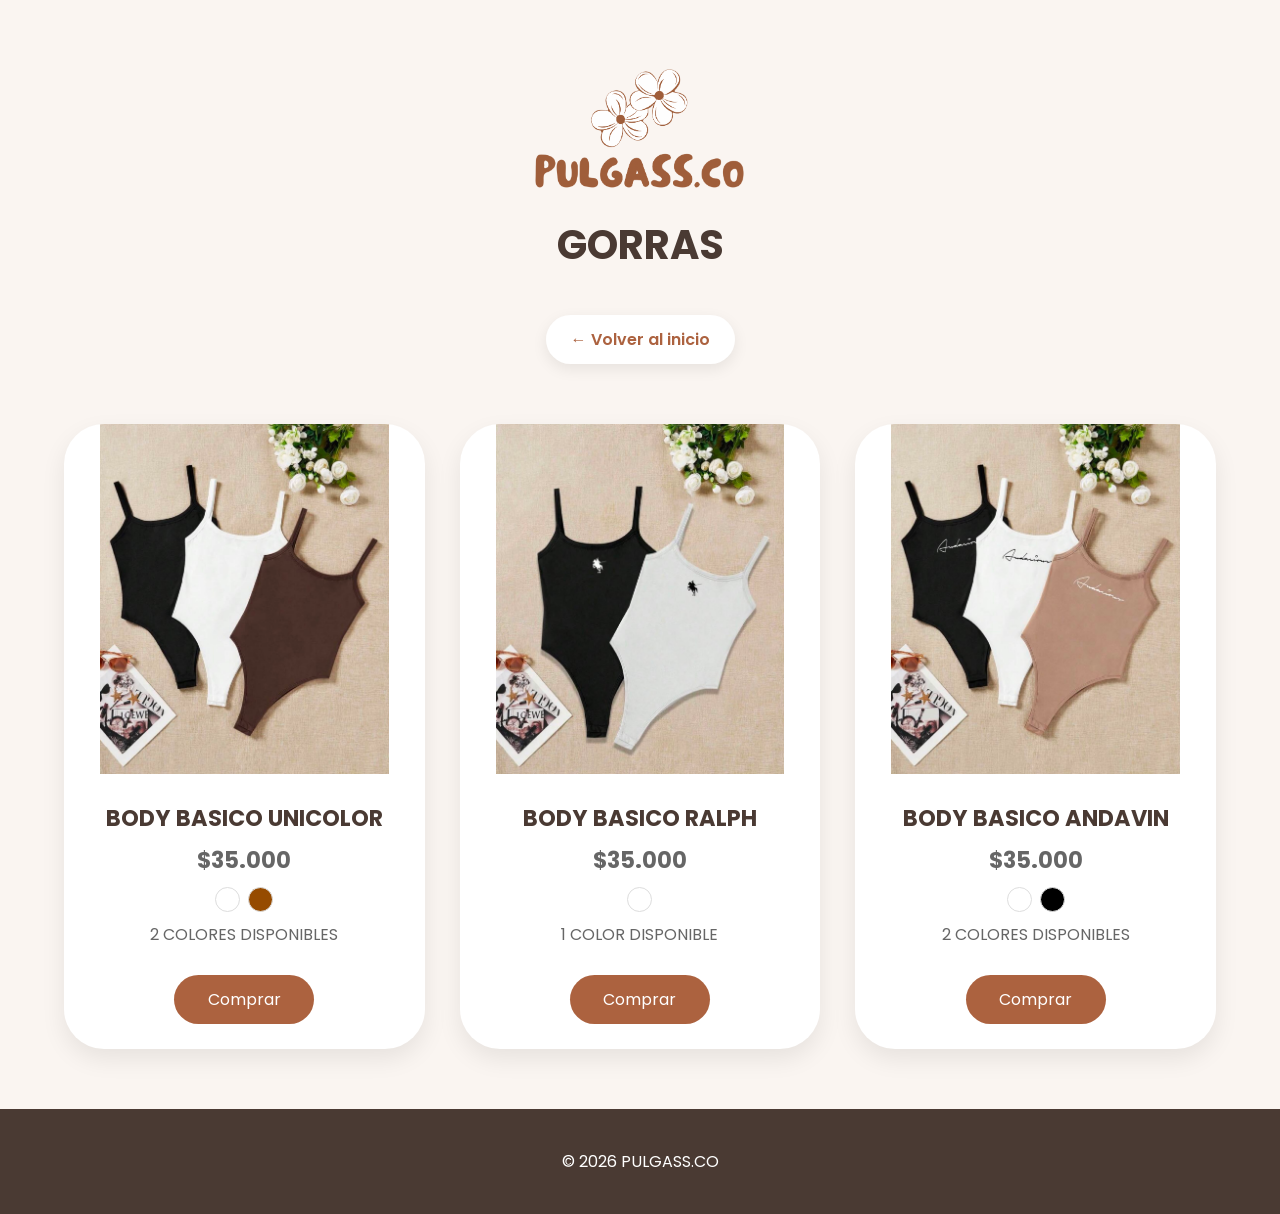
==== bodys.html @ 654286a7 "Initial commit" ====
<!DOCTYPE html>
<html lang="es">

<head>

    <meta charset="UTF-8">
    <meta name="viewport" content="width=device-width, initial-scale=1.0">

    <title>BODYS | PULGASS.CO</title>

    <link rel="stylesheet" href="style.css">

    <script src="script.js"></script>

    <link href="https://fonts.googleapis.com/css2?family=Poppins:wght@300;400;500;600&display=swap" rel="stylesheet">

</head>

<body>

<div class="header-categoria">

    <img src="img/logo/logo-Photoroom.png" alt="Pulgass" class="logo-categoria">

    <h1>GORRAS</h1>

    <a href="index.html" class="volver">
        ← Volver al inicio
    </a>

</div>

<section class="productos">

    <!-- UNICOLOR -->

    <div class="producto">

        <img id="unicolor" src="img/bodys/unicolor.jpeg">

        <h2>BODY BASICO UNICOLOR</h2>

        <p class="precio">$35.000</p>

        <div class="colores">

            <span class="color blanco" ></span>
            <span class="color marron" ></span>

        </div>

        <p>2 COLORES DISPONIBLES</p>

        <a href="https://wa.me/57573223375265?text=Hola,%20me%20interesa%20los%20bodys"
           target="_blank"
           class="btn-comprar">
            Comprar
        </a>

    </div>

    <!-- RALPH -->

    <div class="producto">

        <img id="ralph" src="img/bodys/ralph.jpeg">

        <h2>BODY BASICO RALPH</h2>

        <p class="precio">$35.000</p>

        <div class="colores">

            <span class="color blanco" ></span>

        </div>

        <p>1 COLOR DISPONIBLE</p>

        <a href="https://wa.me/57573223375265?text=Hola,%20me%20interesa%20los%20bodys"
           target="_blank"
           class="btn-comprar">
            Comprar
        </a>

    </div>

    <!-- ANDAVIN -->

    <div class="producto">

        <img id="andavin" src="img/bodys/andavin.jpeg">

        <h2>BODY BASICO ANDAVIN</h2>

        <p class="precio">$35.000</p>

        <div class="colores">

            <span class="color blanco" ></span>
            <span class="color negro" ></span>

        </div>

        <p>2 COLORES DISPONIBLES</p>

        <a href="https://wa.me/57573223375265?text=Hola,%20me%20interesa%20los%20bodys"
           target="_blank"
           class="btn-comprar">
            Comprar
        </a>

    </div>

</section>

<footer>

    <p>© 2026 PULGASS.CO</p>

</footer>

</body>

</html>
---- style.css ----
*{
    margin:0;
    padding:0;
    box-sizing:border-box;
}

html{
    scroll-behavior:smooth;
}

body{
    font-family:'Poppins',sans-serif;
    background:#FAF5F1;
    color:#4A3A33;
}

/* HEADER */

header{
    background:white;
    text-align:center;
    display: none;
}

.logo{
    width:320px;
    max-width:90%;
}

/* HERO */

.hero{

    min-height:100vh;

    background:
    linear-gradient(
    rgba(250,245,241,.55),
    rgba(250,245,241,.55)
    ),
    url("img/banner/banner.jpeg");

    background-size:cover;
    background-position:center;

    display:flex;
    justify-content:center;
    align-items:center;

    text-align:center;

    padding:40px 20px;
}

.hero-contenido{
    max-width:700px;
}

.hero h1{
    font-size:4rem;
    color:#AC623F;
    margin-bottom:15px;
}

.hero p{
    font-size:1.2rem;
    line-height:1.8;
}

/* CATEGORIAS */

.categorias{
    padding:80px 8%;
}

.categorias h2{
    text-align:center;
    font-size:3rem;
    margin-bottom:50px;
    color:#AC623F;
}

.categorias h2::after{
    margin-top: 20px;
    margin-left: 50px;
    content: "";
    display: block;
    width: 1500px;
    height: 2px;
    background: #ac623f;
    margin: 30 px auto;
}

.grid-categorias{

    display:grid;

    grid-template-columns:
    repeat(auto-fit,minmax(280px,1fr));

    gap:35px;
}

.card-categoria{

    background:white;

    text-decoration:none;

    color:#4A3A33;

    border-radius:25px;

    overflow:hidden;

    box-shadow:
    0 10px 25px rgba(0,0,0,.08);

    transition:.3s;
}

.card-categoria:hover{

    transform:
    translateY(-8px);
}

.card-categoria img{

    width:100%;

    height:450px;

    object-fit:cover;
}

.card-categoria h3{

    padding:25px;

    text-align:center;

    font-size:1.3rem;
}

/* FOOTER */

footer{

    background:#4A3A33;

    color:white;

    text-align:center;

    padding:40px 20px;
}

.btn-whatsapp{

    display:inline-block;

    background:#AC623F;

    color:white;

    text-decoration:none;

    padding:14px 35px;

    border-radius:50px;

    margin-bottom:30px;

    transition:.3s;
}

.btn-whatsapp:hover{

    background:#8F4F30;
    transform: translateY(-3px);
}

.btn-instagram{

    display:inline-block;

    background:#AC623F;

    color:white;

    text-decoration:none;

    padding:14px 35px;

    border-radius:50px;

    margin-bottom:30px;

    transition:.3s;
}

.btn-instagram:hover{

    background:#8F4F30;
    transform: translateY(-3px);
}

.btn-tiktok{

    display:inline-block;

    background:#AC623F;

    color:white;

    text-decoration:none;

    padding:14px 35px;

    border-radius:50px;

    margin-bottom:30px;

    transition:.3s;
}

.btn-tiktok:hover{

    background:#8F4F30;
    transform: translateY(-3px);
}


/* =========================
   RESPONSIVE
========================= */

@media (max-width: 768px){

    .header-categoria{
        padding:15px;
    }

    .logo-categoria{
        width:150px;
    }

    .header-categoria h1{
        font-size:2rem;
    }

    .volver{
        padding:10px 20px;
        font-size:14px;
    }

    .productos{
        width:95%;
        gap:20px;
    }

    .producto img{
        height:280px;
    }

    .producto h2{
        font-size:1.2rem;
    }

    .precio{
        font-size:1.2rem;
    }

}
css
/* =========================
   PAGINA BOLSOS
========================= */

.header-categoria{
    display:flex;
    flex-direction:column;
    align-items:center;
    justify-content:center;
    text-align:center;
    padding:15px 20px;
    background:#FAF5F1;
}

.header-categoria img{
    margin-top: 40px;
}

.volver{
    margin-top: 40px;
    display:inline-block;
    padding:12px 25px;
    background:white;
    color:#AC623F;
    text-decoration:none;
    border-radius:50px;
    box-shadow:0 5px 15px rgba(0,0,0,.08);
    font-weight:600;
}

.volver:hover{

    background:#AC623F;

    color:white;
}

.logo-categoria{
    width:220px;
    margin-bottom:10px;
}

.header-categoria h1{
    margin-top: 10px;
    margin-right: 0;
    font-size:2.5rem;
}

.productos{

    width:90%;
    max-width:1600px;

    margin:60px auto;

    display:grid;

    grid-template-columns:
    repeat(auto-fit,minmax(300px,1fr));

    gap:35px;
}

.producto{

    background:white;

    border-radius:40px;

    overflow:hidden;

    box-shadow:
    0 10px 25px rgba(0,0,0,.08);

    transition:.3s;

    text-align:center;

    padding-bottom:25px;
}

.producto:hover{

    transform:
    translateY(-8px);
}

.producto img{

    width:80%;

    height:350px;

    object-fit:cover;
}

.producto h2{

    margin-top:20px;

    color:#4A3A33;

    font-size:1.4rem;
}

.precio{

    color:#AC623F;

    font-size:1.4rem;

    font-weight:700;

    margin:15px 0;
}

.colores{
    display:flex;
    justify-content:center;
    gap:8px;
    margin:10px 0;
}

.color{
    width:25px;
    height:25px;
    border-radius:50%;
    border:1px solid #ddd;
    cursor: pointer;
    transition: .3s;
}

.beige{background:#E4D9CF;}
.blanco{background:white;}
.negro{background:black;}
.rosado{background:pink;}
.champan{background: #d8B7A4;}
.marron{background: #964B00;}
.rojo{background: #FF0000;}
.morado{background: #8C3573;}
.azulclaro{background: #87CEEB;}
.azulrey{background: #0047AB;}
.crema{background: #FFFFF0;}
.verdeoscuro{background: #228B22;}
.verdeclaro{background: #98FF98;}
.amarillo{background: #E1AD01;}

.estampados{
    display:flex;
    justify-content:center;
    gap:8px;
    flex-wrap:wrap;
    margin:15px 0;
}

.estampados img{
    width:55px;
    height:55px;
    object-fit:cover;
    border-radius:10px;
    cursor:pointer;
    border:2px solid #ddd;
    transition:.3s;
}

.estampados img:hover{
    transform:scale(1.1);
    border-color:#AC623F;
}

.color:hover{
    transform: scale(1.2);
}

.color-contenedor{
    position:relative;
}

.color-seleccionado{
    font-size:14px;
    color:#AC623F;
    font-weight:500;
    margin:8px 0;
}

.producto p{

    color:#666;

    margin:8px 0;
}

.btn-comprar{

    width: 140px;

    display:inline-block;

    margin-top:20px;

    background:#AC623F;

    color:white;

    text-decoration:none;

    padding:12px 30px;

    border-radius:50px;

    transition:.3s;
}

.btn-comprar:hover{

    background:#8F4F30;
}

/* RESPONSIVE */

@media(max-width:768px){

    .header-categoria h1{
        font-size:2.2rem;
    }

    .producto img{
        height:280px;
    }

}

.header-categoria{
    display:flex !important;
    flex-direction:column !important;
    align-items:center !important;
    justify-content:center !important;
    text-align:center !important;
}

.header-categoria *{
    text-align:center !important;
}

.mensaje-kit{
    width:90%;
    max-width:1400px;
    margin:40px auto;
    display:block;
    text-align:center;
    padding:20px;
    background:white;
    border-radius:20px;
}
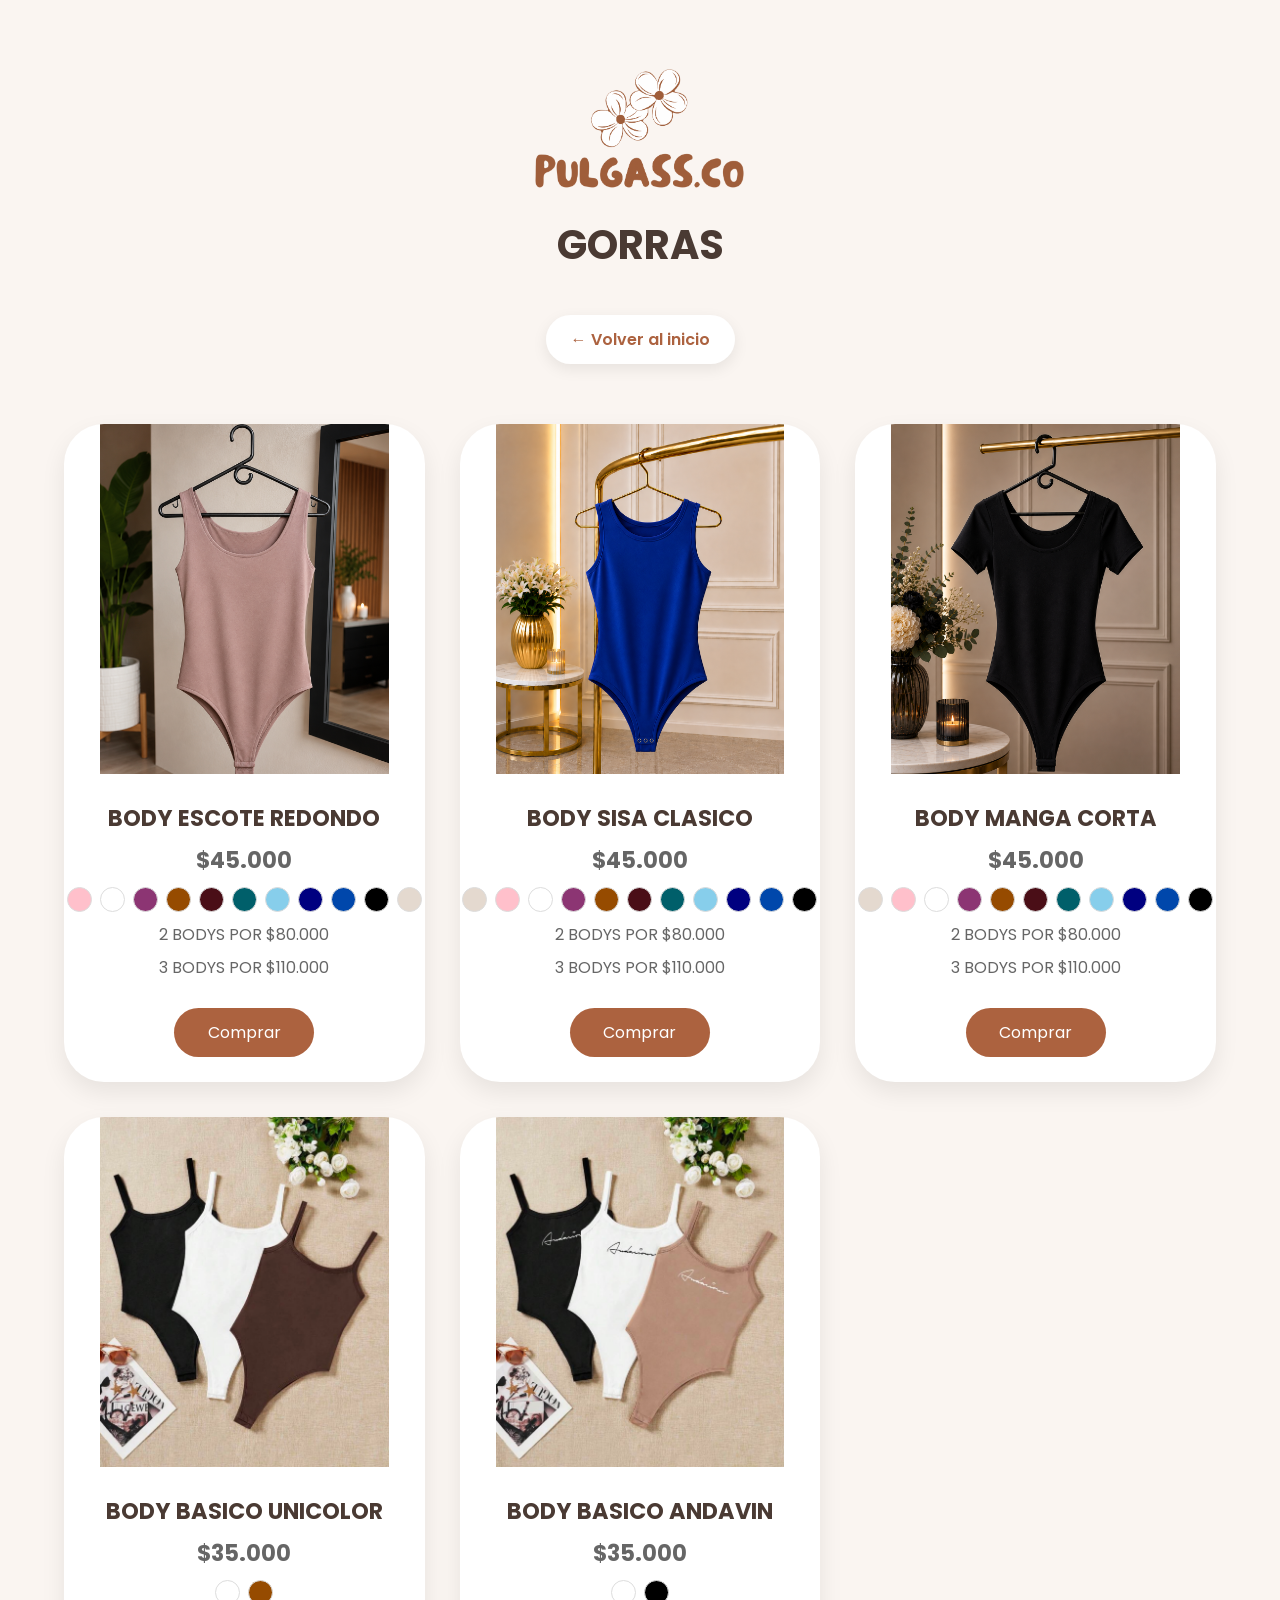
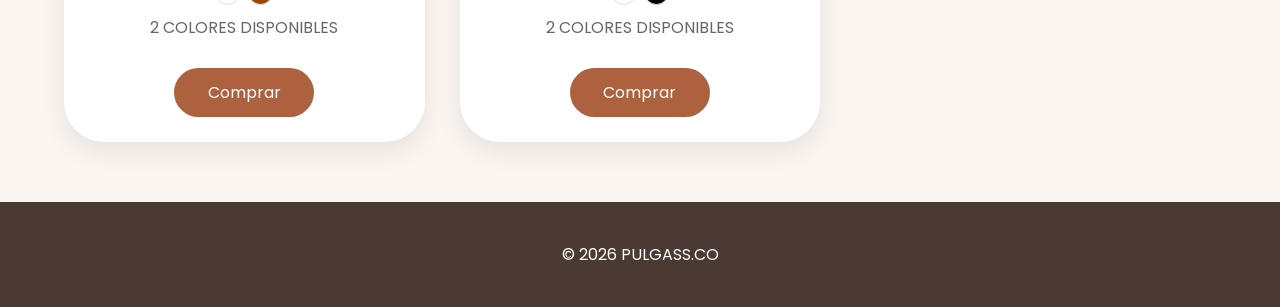
==== commit 2243954e: "nuevos bodys" ====
--- a/bodys.html
+++ b/bodys.html
@@ -32,13 +32,124 @@
 
 <section class="productos">
 
+    <!-- ESCOTE REDONDO -->
+
+    <div class="producto">
+
+        <img id="redondo" src="img/bodys/redondo/beige.png">
+
+        <h2>BODY ESCOTE REDONDO</h2>
+
+        <p class="precio">$45.000</p>
+
+        <div class="colores">
+
+            <span class="color rosado" onclick="cambiarColor('redondo','img/bodys/redondo/rosa.png')"></span>
+            <span class="color blanco" onclick="cambiarColor('redondo','img/bodys/redondo/blanco.png')"></span>
+            <span class="color morado" onclick="cambiarColor('redondo','img/bodys/redondo/morado.png')"></span>
+            <span class="color marron" onclick="cambiarColor('redondo','img/bodys/redondo/marron.png')"></span>
+            <span class="color vino" onclick="cambiarColor('redondo','img/bodys/redondo/vino.png')"></span>
+            <span class="color verdepetroleo" onclick="cambiarColor('redondo','img/bodys/redondo/verdepetroleo.png')"></span>
+            <span class="color azulclaro" onclick="cambiarColor('redondo','img/bodys/redondo/azulclaro.png')"></span>
+            <span class="color azulnavy" onclick="cambiarColor('redondo','img/bodys/redondo/azulnavy.png')"></span>
+            <span class="color azulrey" onclick="cambiarColor('redondo','img/bodys/redondo/azulrey.png')"></span>
+            <span class="color negro" onclick="cambiarColor('redondo','img/bodys/redondo/negro.png')"></span>
+            <span class="color beige" onclick="cambiarColor('redondo','img/bodys/redondo/beige.png')"></span>
+
+        </div>
+
+        <p>2 BODYS POR $80.000</p>
+        <p>3 BODYS POR $110.000</p>
+
+        <a href="https://wa.me/573223375265?text=Hola,%20me%20interesa%20los%20bodys"
+           target="_blank"
+           class="btn-comprar">
+            Comprar
+        </a>
+
+    </div>
+
+    <!-- SISA -->
+
+    <div class="producto">
+
+        <img id="sisa" src="img/bodys/sisa/azulrey.png">
+
+        <h2>BODY SISA CLASICO</h2>
+
+        <p class="precio">$45.000</p>
+
+        <div class="colores">
+
+            <span class="color beige" onclick="cambiarColor('sisa','img/bodys/sisa/beige.png')"></span>
+            <span class="color rosado" onclick="cambiarColor('sisa','img/bodys/sisa/rosa.png')"></span>
+            <span class="color blanco" onclick="cambiarColor('sisa','img/bodys/sisa/blanco.png')"></span>
+            <span class="color morado" onclick="cambiarColor('sisa','img/bodys/sisa/morado.png')"></span>
+            <span class="color marron" onclick="cambiarColor('sisa','img/bodys/sisa/marron.png')"></span>
+            <span class="color vino" onclick="cambiarColor('sisa','img/bodys/sisa/vino.png')"></span>
+            <span class="color verdepetroleo" onclick="cambiarColor('sisa','img/bodys/sisa/verdepetroleo.png')"></span>
+            <span class="color azulclaro" onclick="cambiarColor('sisa','img/bodys/sisa/azulclaro.png')"></span>
+            <span class="color azulnavy" onclick="cambiarColor('sisa','img/bodys/sisa/azulnavy.png')"></span>
+            <span class="color azulrey" onclick="cambiarColor('sisa','img/bodys/sisa/azulrey.png')"></span>
+            <span class="color negro" onclick="cambiarColor('sisa','img/bodys/sisa/negro.png')"></span>
+
+        </div>
+
+        <p>2 BODYS POR $80.000</p>
+        <p>3 BODYS POR $110.000</p>
+
+        <a href="https://wa.me/573223375265?text=Hola,%20me%20interesa%20los%20bodys"
+           target="_blank"
+           class="btn-comprar">
+            Comprar
+        </a>
+
+    </div>
+
+    <!-- MANGA CORTA -->
+
+    <div class="producto">
+
+        <img id="manga" src="img/bodys/manga/negro.png">
+
+        <h2>BODY MANGA CORTA</h2>
+
+        <p class="precio">$45.000</p>
+
+        <div class="colores">
+
+            <span class="color beige" onclick="cambiarColor('manga','img/bodys/manga/beige.png')"></span>
+            <span class="color rosado" onclick="cambiarColor('manga','img/bodys/manga/rosa.png')"></span>
+            <span class="color blanco" onclick="cambiarColor('manga','img/bodys/manga/blanco.png')"></span>
+            <span class="color morado" onclick="cambiarColor('manga','img/bodys/manga/morado.png')"></span>
+            <span class="color marron" onclick="cambiarColor('manga','img/bodys/manga/marron.png')"></span>
+            <span class="color vino" onclick="cambiarColor('manga','img/bodys/manga/vino.png')"></span>
+            <span class="color verdepetroleo" onclick="cambiarColor('manga','img/bodys/manga/verdepetroleo.png')"></span>
+            <span class="color azulclaro" onclick="cambiarColor('manga','img/bodys/manga/azulclaro.png')"></span>
+            <span class="color azulnavy" onclick="cambiarColor('manga','img/bodys/manga/azulnavy.png')"></span>
+            <span class="color azulrey" onclick="cambiarColor('manga','img/bodys/manga/azulrey.png')"></span>
+            <span class="color negro" onclick="cambiarColor('manga','img/bodys/manga/negro.png')"></span>
+
+        </div>
+
+        <p>2 BODYS POR $80.000</p>
+        <p>3 BODYS POR $110.000</p>
+
+        <a href="https://wa.me/573223375265?text=Hola,%20me%20interesa%20los%20bodys"
+           target="_blank"
+           class="btn-comprar">
+            Comprar
+        </a>
+
+    </div>
+
     <!-- UNICOLOR -->
 
     <div class="producto">
 
         <img id="unicolor" src="img/bodys/unicolor.jpeg">
 
-        <h2>BODY BASICO UNICOLOR</h2>
+        <h2>BODY BASICO UNICOLOR </h2>
 
         <p class="precio">$35.000</p>
 
@@ -51,33 +162,7 @@
 
         <p>2 COLORES DISPONIBLES</p>
 
-        <a href="https://wa.me/57573223375265?text=Hola,%20me%20interesa%20los%20bodys"
-           target="_blank"
-           class="btn-comprar">
-            Comprar
-        </a>
-
-    </div>
-
-    <!-- RALPH -->
-
-    <div class="producto">
-
-        <img id="ralph" src="img/bodys/ralph.jpeg">
-
-        <h2>BODY BASICO RALPH</h2>
-
-        <p class="precio">$35.000</p>
-
-        <div class="colores">
-
-            <span class="color blanco" ></span>
-
-        </div>
-
-        <p>1 COLOR DISPONIBLE</p>
-
-        <a href="https://wa.me/57573223375265?text=Hola,%20me%20interesa%20los%20bodys"
+        <a href="https://wa.me/573223375265?text=Hola,%20me%20interesa%20los%20bodys"
            target="_blank"
            class="btn-comprar">
             Comprar
@@ -104,7 +189,7 @@
 
         <p>2 COLORES DISPONIBLES</p>
 
-        <a href="https://wa.me/57573223375265?text=Hola,%20me%20interesa%20los%20bodys"
+        <a href="https://wa.me/573223375265?text=Hola,%20me%20interesa%20los%20bodys"
            target="_blank"
            class="btn-comprar">
             Comprar
--- a/style.css
+++ b/style.css
@@ -420,6 +420,9 @@
 .verdeoscuro{background: #228B22;}
 .verdeclaro{background: #98FF98;}
 .amarillo{background: #E1AD01;}
+.verdepetroleo{background: #005f6a;}
+.vino{background: #4A0E17;}
+.azulnavy{background: #000080;}
 
 .estampados{
     display:flex;
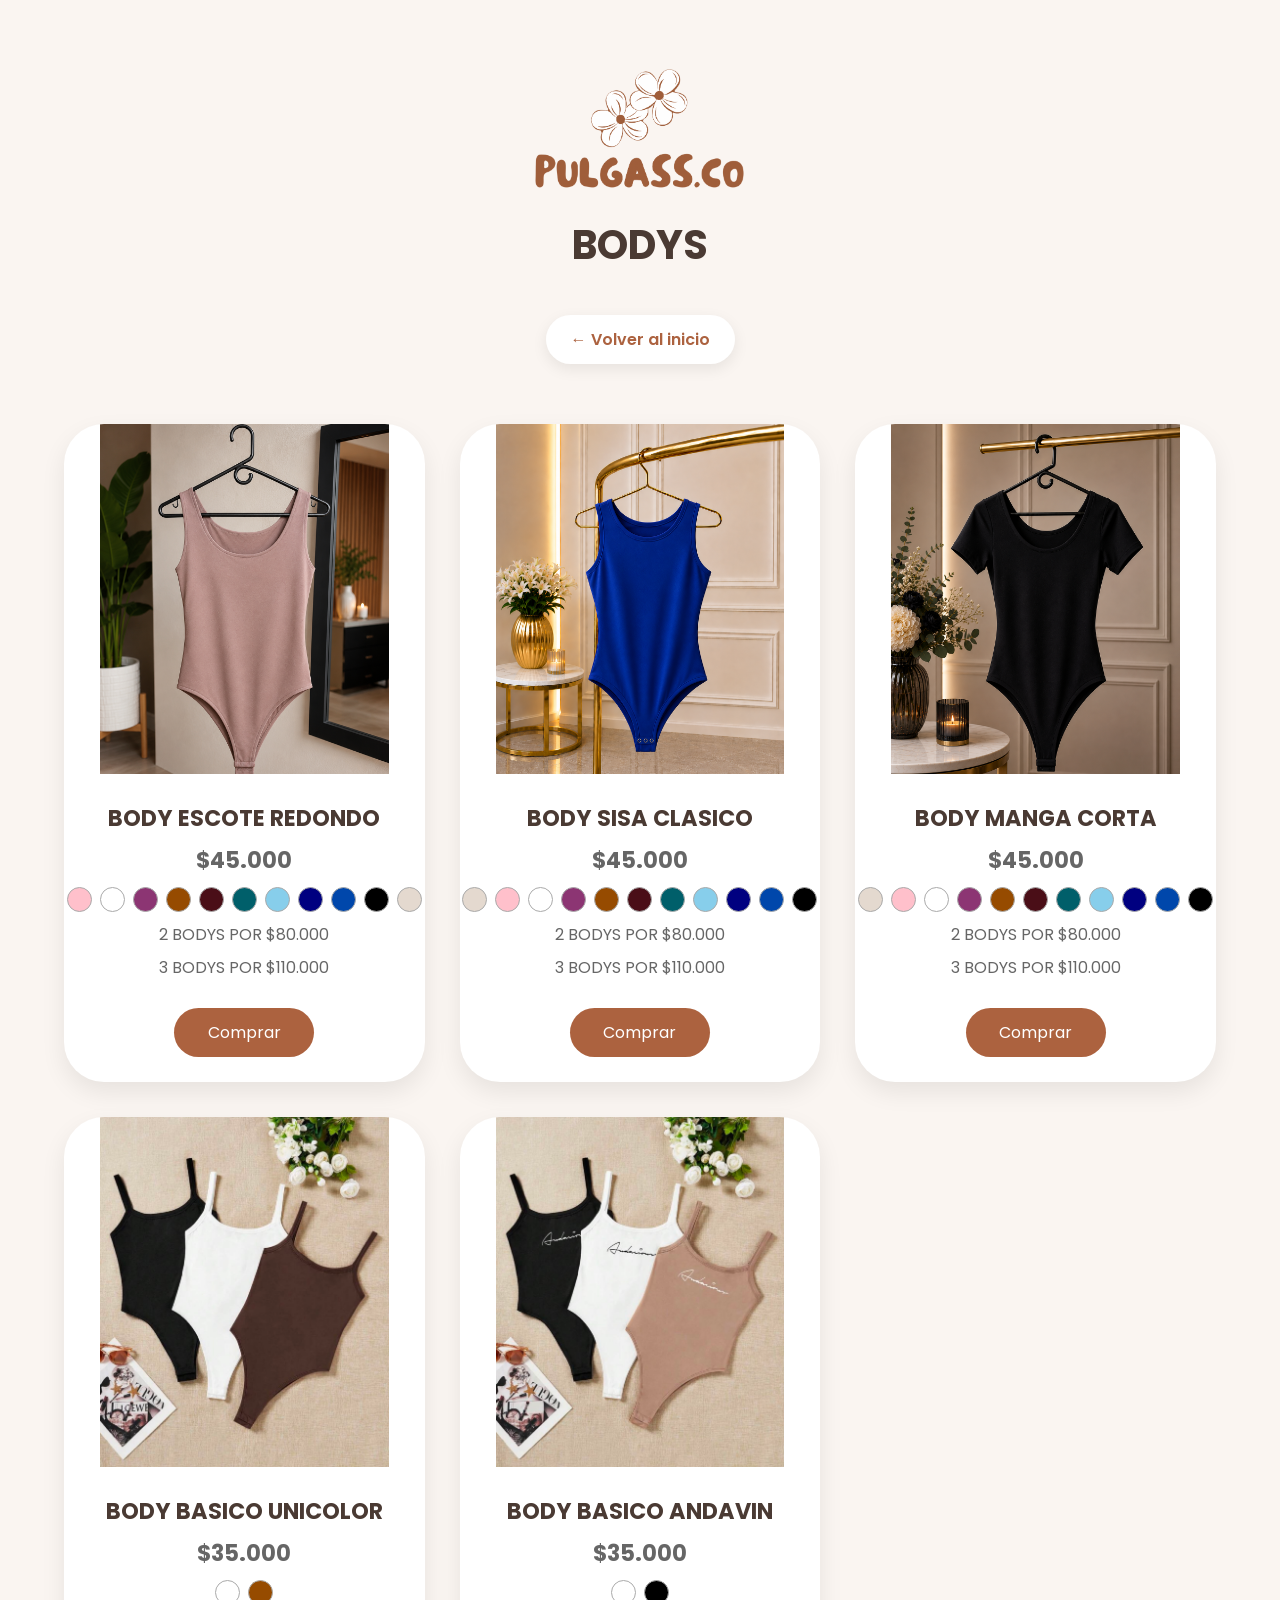
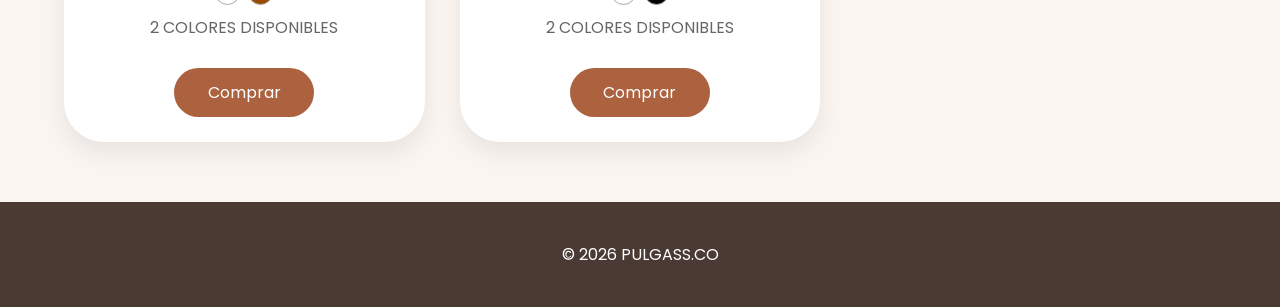
==== commit 2a451c55: "Cargaimagenes1" ====
--- a/bodys.html
+++ b/bodys.html
@@ -22,7 +22,7 @@
 
     <img src="img/logo/logo-Photoroom.png" alt="Pulgass" class="logo-categoria">
 
-    <h1>GORRAS</h1>
+    <h1>BODYS</h1>
 
     <a href="index.html" class="volver">
         ← Volver al inicio
--- a/style.css
+++ b/style.css
@@ -401,7 +401,7 @@
     width:25px;
     height:25px;
     border-radius:50%;
-    border:1px solid #ddd;
+    border:1px solid #aaa;
     cursor: pointer;
     transition: .3s;
 }
@@ -425,6 +425,8 @@
 .azulnavy{background: #000080;}
 
 .estampados{
+    max-height: 350px;
+    overflow-y: auto;
     display:flex;
     justify-content:center;
     gap:8px;
@@ -530,4 +532,23 @@
     padding:20px;
     background:white;
     border-radius:20px;
+}
+
+.estampados{
+    display: grid;
+    grid-template-columns: repeat(2, auto);
+    gap:4px;
+    margin:15px 0;
+    justify-items: center;
+}
+
+.estampados img{
+    width:150px;
+    max-width: 120px;
+    height:140px;
+    object-fit:cover;
+    border-radius:10px;
+    cursor:pointer;
+    border:2px solid #ddd;
+    transition:.3s;
 }
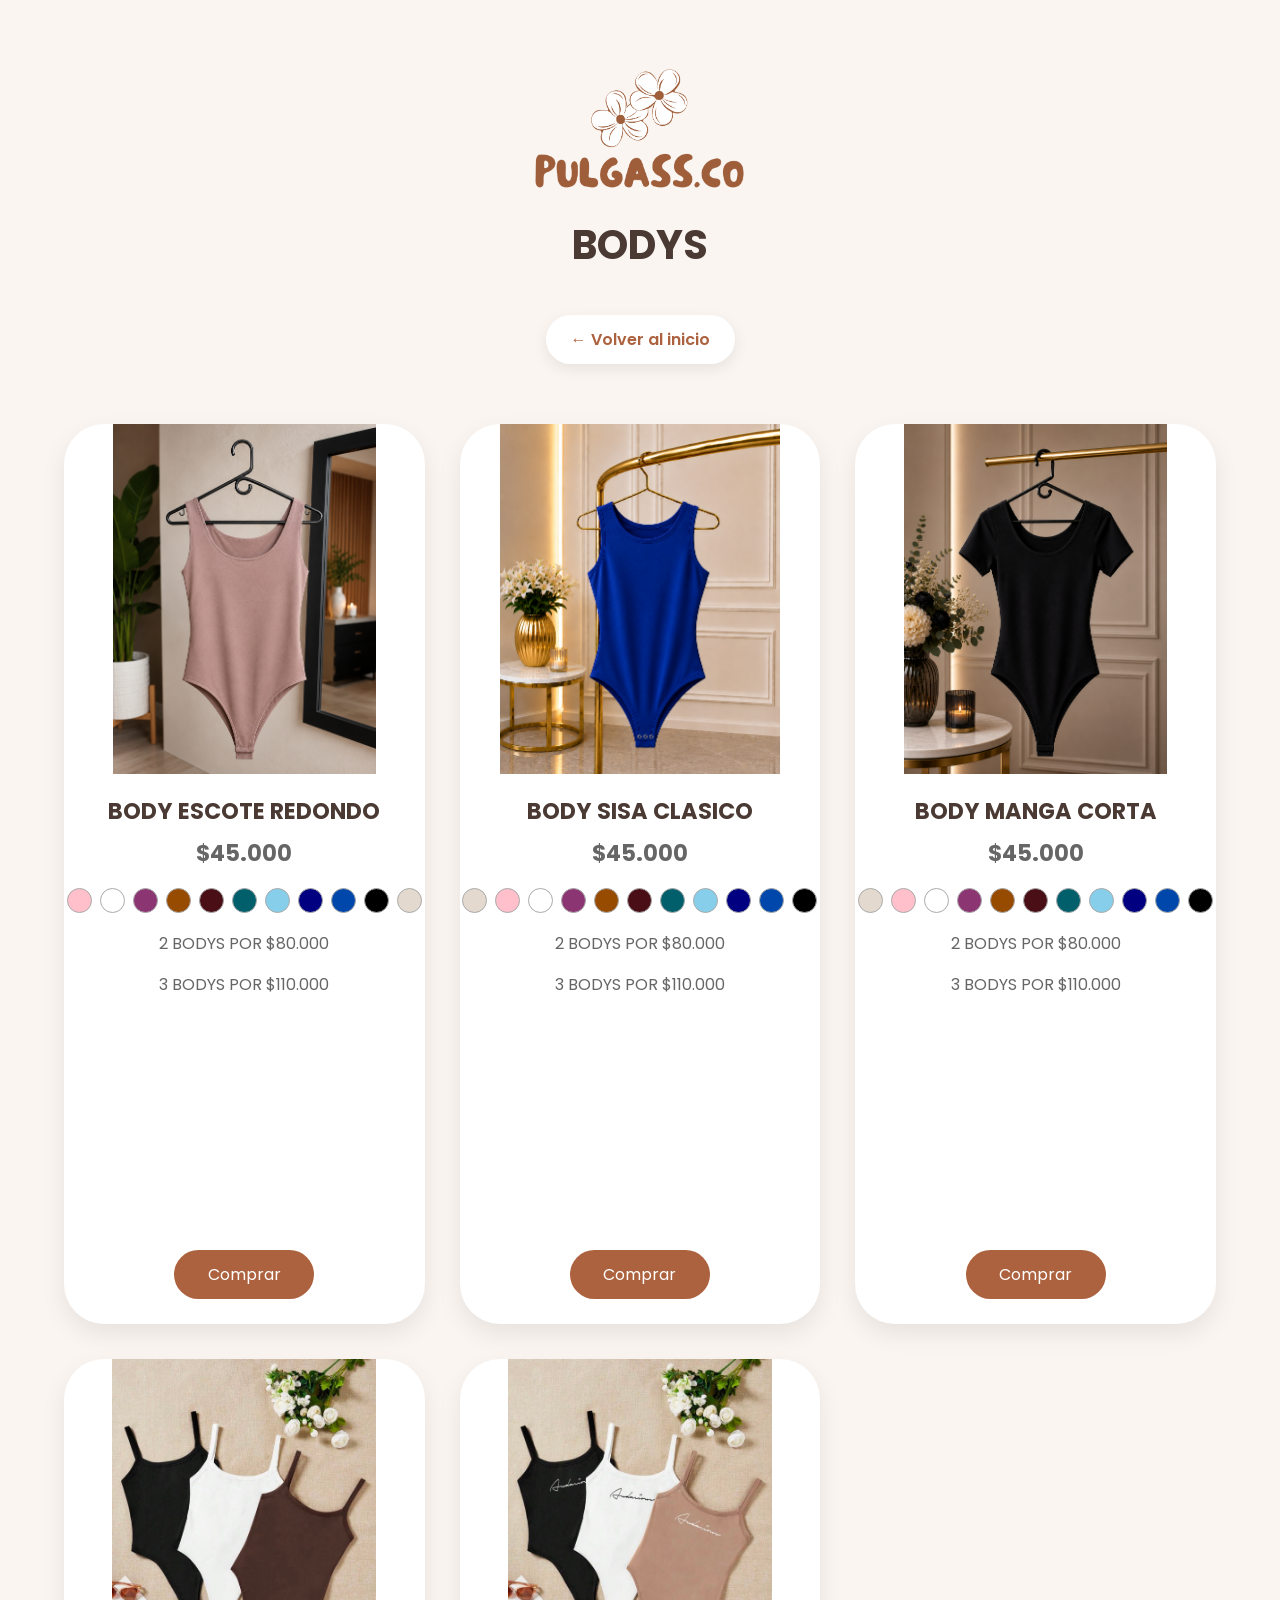
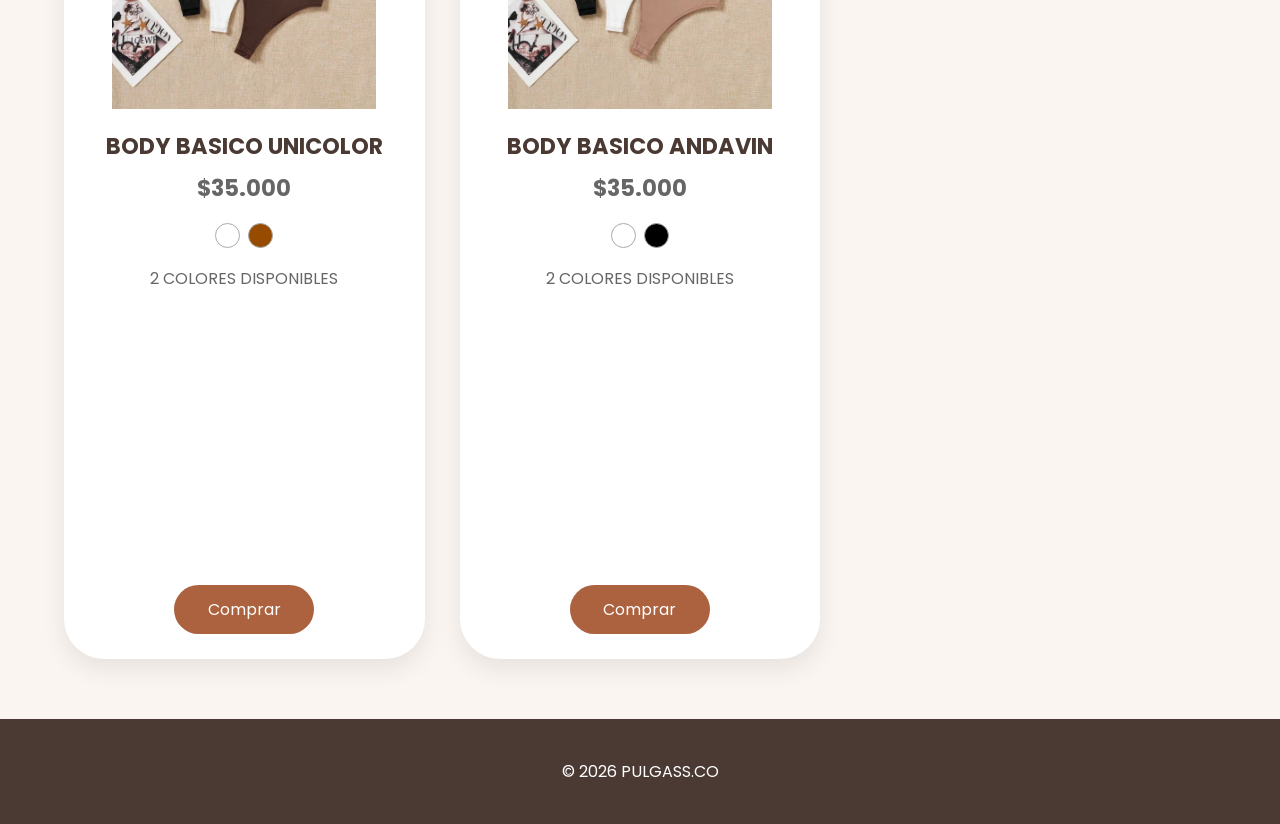
==== commit f78d15cd: "GVAU" ====
--- a/bodys.html
+++ b/bodys.html
@@ -61,7 +61,7 @@
         <p>2 BODYS POR $80.000</p>
         <p>3 BODYS POR $110.000</p>
 
-        <a href="https://wa.me/573223375265?text=Hola,%20me%20interesa%20los%20bodys"
+        <a href="https://wa.me/573015363080?text=Hola,%20me%20interesa%20los%20bodys"
            target="_blank"
            class="btn-comprar">
             Comprar
@@ -98,7 +98,7 @@
         <p>2 BODYS POR $80.000</p>
         <p>3 BODYS POR $110.000</p>
 
-        <a href="https://wa.me/573223375265?text=Hola,%20me%20interesa%20los%20bodys"
+        <a href="https://wa.me/573015363080?text=Hola,%20me%20interesa%20los%20bodys"
            target="_blank"
            class="btn-comprar">
             Comprar
@@ -135,7 +135,7 @@
         <p>2 BODYS POR $80.000</p>
         <p>3 BODYS POR $110.000</p>
 
-        <a href="https://wa.me/573223375265?text=Hola,%20me%20interesa%20los%20bodys"
+        <a href="https://wa.me/573015363080?text=Hola,%20me%20interesa%20los%20bodys"
            target="_blank"
            class="btn-comprar">
             Comprar
@@ -162,7 +162,7 @@
 
         <p>2 COLORES DISPONIBLES</p>
 
-        <a href="https://wa.me/573223375265?text=Hola,%20me%20interesa%20los%20bodys"
+        <a href="https://wa.me/573015363080?text=Hola,%20me%20interesa%20los%20bodys"
            target="_blank"
            class="btn-comprar">
             Comprar
@@ -189,7 +189,7 @@
 
         <p>2 COLORES DISPONIBLES</p>
 
-        <a href="https://wa.me/573223375265?text=Hola,%20me%20interesa%20los%20bodys"
+        <a href="https://wa.me/573015363080?text=Hola,%20me%20interesa%20los%20bodys"
            target="_blank"
            class="btn-comprar">
             Comprar
--- a/style.css
+++ b/style.css
@@ -143,6 +143,27 @@
     font-size:1.3rem;
 }
 
+
+.miniatura{
+    position: relative;
+    display: inline-block;
+    overflow: hidden;
+}
+
+.miniatura .agotado{
+    position: absolute;
+    top: 50%;
+    left: 50%;
+    transform: translate(-50%, -50%);
+    background: rgba(220, 53, 69, 0.9);
+    color: black;
+    padding: 5px 10px;
+    font-size: 12px;
+    font-weight: bold;
+    border-radius: 5px;
+    pointer-events: none;
+}
+
 /* FOOTER */
 
 footer{
@@ -256,20 +277,44 @@
     }
 
     .productos{
-        width:95%;
+        width:100%;
+        display:flex;
+        flex-direction:column;
+        align-items:center;
         gap:20px;
     }
 
+    .producto{
+        width:350px;
+        margin: 0 auto;
+    }
+
     .producto img{
-        height:280px;
+        width: 78%;
+        height:220px;
+    }
+
+    .estampados img{
+        width:95px;
+        height:110px;
     }
 
     .producto h2{
-        font-size:1.2rem;
+        font-size:1.05rem;
     }
 
     .precio{
-        font-size:1.2rem;
+        font-size:1.05rem;
+    }
+
+    .producto p{
+        font-size:0.9rem;
+    }
+
+    .btn-comprar{
+        width:120px;
+        padding:10px 20px;
+        font-size:14px;
     }
 
 }
@@ -361,13 +406,11 @@
     translateY(-8px);
 }
 
-.producto img{
-
-    width:80%;
-
+.producto > img{
+    width:100%;
     height:350px;
-
-    object-fit:cover;
+    object-fit:contain;
+    display:block;
 }
 
 .producto h2{
@@ -551,4 +594,15 @@
     cursor:pointer;
     border:2px solid #ddd;
     transition:.3s;
+}
+
+.producto{
+    display: flex;
+    flex-direction: column;
+    min-height: 900px;
+}
+
+.btn-comprar{
+    margin-top: auto;
+    align-self: center;
 }
